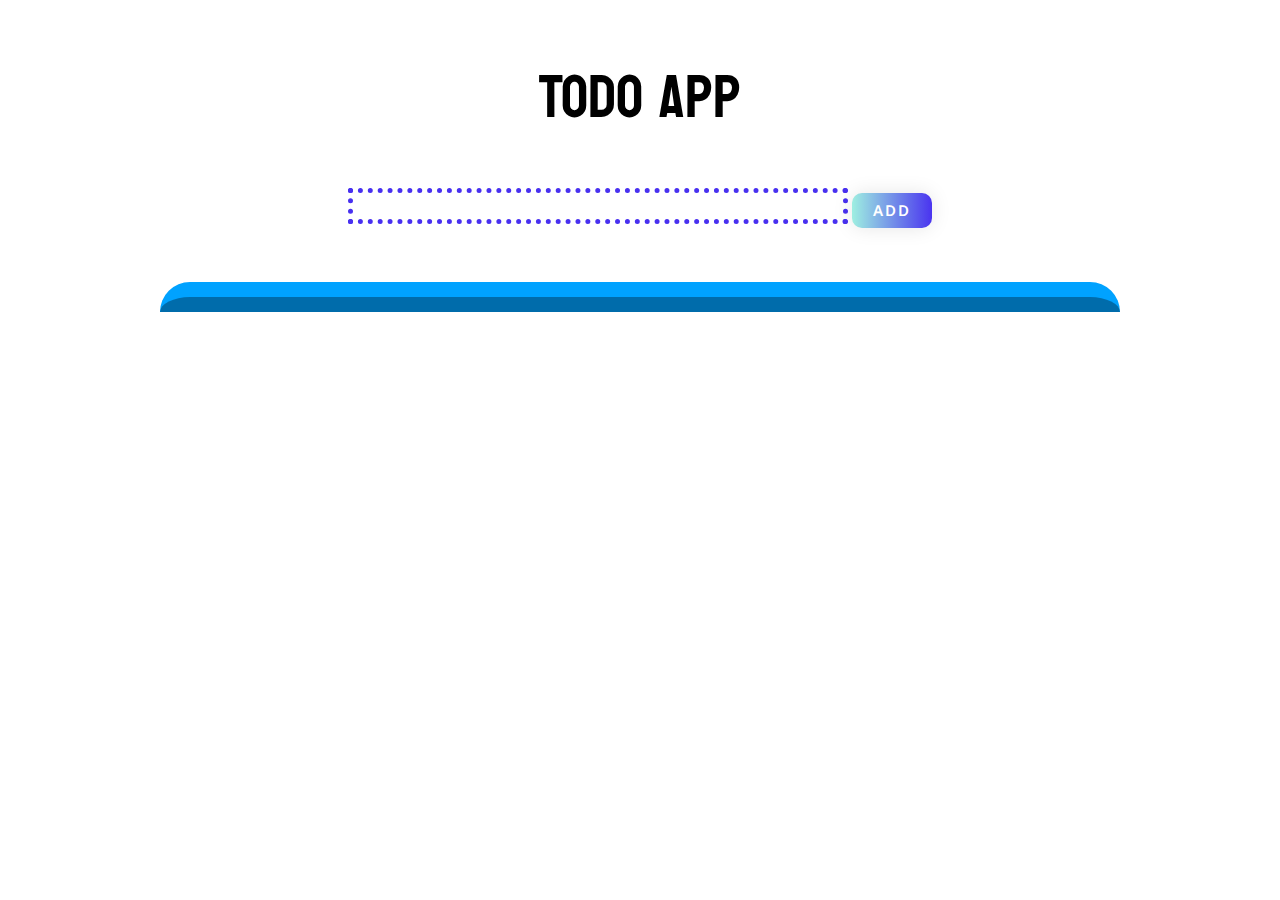
==== index.html @ b67af61f "ToDo app site" ====
<!DOCTYPE html>
<html lang="en">
<head>
    <meta charset="UTF-8">
    <title>Whats u plan?</title>
    <link rel="stylesheet" href="style.css">
    <link rel="preconnect" href="https://fonts.googleapis.com">
    <link rel="preconnect" href="https://fonts.gstatic.com" crossorigin>
    <link href="https://fonts.googleapis.com/css2?family=Koulen&family=Noto+Sans:wght@300&display=swap" rel="stylesheet">
</head>

<body>

<header>
<div class="container">
    <div class="todologo">
        <div class="logofont">
            ToDo app    
        </div>
    </div>
</div>
</header>

<main>
    
</main>

<div class="container">
    <div class="zametka">
        <div class="create_todo">
            <input type="text" class="message">  
            <button class="add gradient-button">Add</button>
        </div>

        <div class="input_todo">
            <ul class="todo">

            </ul>
        </div>
    </div>
</div>









<script src="todo.js"></script>
</body>
</html>
---- style.css ----
*,
*:before,
*:after {
    box-sizing: border-box;
    background-image: url(https://html5book.ru/wp-content/uploads/2015/06/background28.jpg);
}

.container {
    width: 100%;
    margin: 0 auto;
    background-image: url(https://html5book.ru/wp-content/uploads/2015/06/background28.jpg);
}

body {
    background-color: rgb(255, 255, 255);
    background-size: 100%;
}

.logo {
    position: absolute;
    padding-top: 2%;
    padding-left: 2%;
    margin: 1px;
    font-family: 'Noto Sans', sans-serif;
    font-size: 26px;
    font-weight: 600;
}

.todologo{
    display: flex;
    flex-direction: column;
    justify-content: center;
    text-align: center;

    height: 20vh;
}

.logofont {
    font-family: 'Koulen', cursive;
    font-size: 60px;
}


.todo {
    list-style-type: none
    
}

.container {
    width: 100%;
    max-width: auto;
    margin: 0 auto;
}

.zametka {
    width: 100%;
    max-width: 960px;
    margin: 0 auto;
}

.create_todo {
    text-align: center;
    padding-bottom: 5vh;
}

input[type="text"] {
    font-size: inherit; /* 1 */
    line-height: inherit; /* 1 */
    margin: 0; /* 2 */
  }

.message {
    font-family: 'Noto Sans', sans-serif;
    font-weight: 600;
    border: 5px dotted #1C6EA4;
    border-color: #4830F0 ;
    padding: 0;
    
    height: 36px;
    width: 500px;
}

button:active {
    background-color: white;
    transform: translate(0em, 0.2em);
  }


button:active::before {
    background-color: white;
    transform: translate3d(0, 2, -0.2em);
}

input[type~="text"], input[type~="password"], input[type~="select"], textarea
{font-size: 25px;}

.gradient-button {
    text-decoration: none;
    display: inline-block;
    color: white;
    padding: 20px 30px;
    margin: 10px 20px;
    border-radius: 10px;
    font-family: 'Montserrat', sans-serif;
    text-transform: uppercase;
    letter-spacing: 2px;
    background-image: linear-gradient(to right, #9EEFE1 0%, #4830F0 51%, #9EEFE1 100%);
    background-size: 200% auto;
    box-shadow: 0 0 20px rgba(0, 0, 0, .1);
    transition: .5s;
  }
.gradient-button:hover {
    background-position: right center;
  }

.add {
    font-family: 'Noto Sans', sans-serif;
    font-weight: 600;
    font-size: 15px;
    border: 0;
    height: 35px;
    width: 80px;
    border-left: 0;
    margin: 0;
    padding: 0;
    
}


div.galka {
    
    float: left; /*Задаем обтекание*/
    line-height: 60px;/*Высота строки +  верт. центрирования текста*/
    font-size: 40px;
    color: rgb(0, 0, 0);
    width: 20px ;
    padding-right: 70px ;
   }

div.texting {
    font-size: 40px;

}


ul {
    font-family: 'Noto Sans', sans-serif;
    font-size: 20px;
    font-weight: 600;
}


li {
    font-family: 'Noto Sans', sans-serif;
    font-size: 20px;
    font-weight: 600;
}



.input_todo {
    margin-top: 1%;
    border-top: 30px ridge #00a2ff;
    border-radius: 40px 40px 0px 0px;
    
}

label.but{
    width: 50px;
    height: 50px;
    cursor: pointer;
}

input.but {
    position: absolute;
    transform: scale(0);
}

input.better {
    position: absolute;
    transform: scale(0);
    
}
input.better:checked ~ .checkbox{
    transform: rotate(45deg);
    width: 20px;
    margin-left: 16px;
    margin-right: 16px;
    border-color: #24c78e;
    border-top-color: transparent;
    border-left-color: transparent;
    border-radius: 0;
}

.checkbox {
    display: block;
    width: inherit;
    height: inherit;
    border: 3px solid #434343;
    border-radius: 6px;
    transition: all 0.375s;
}
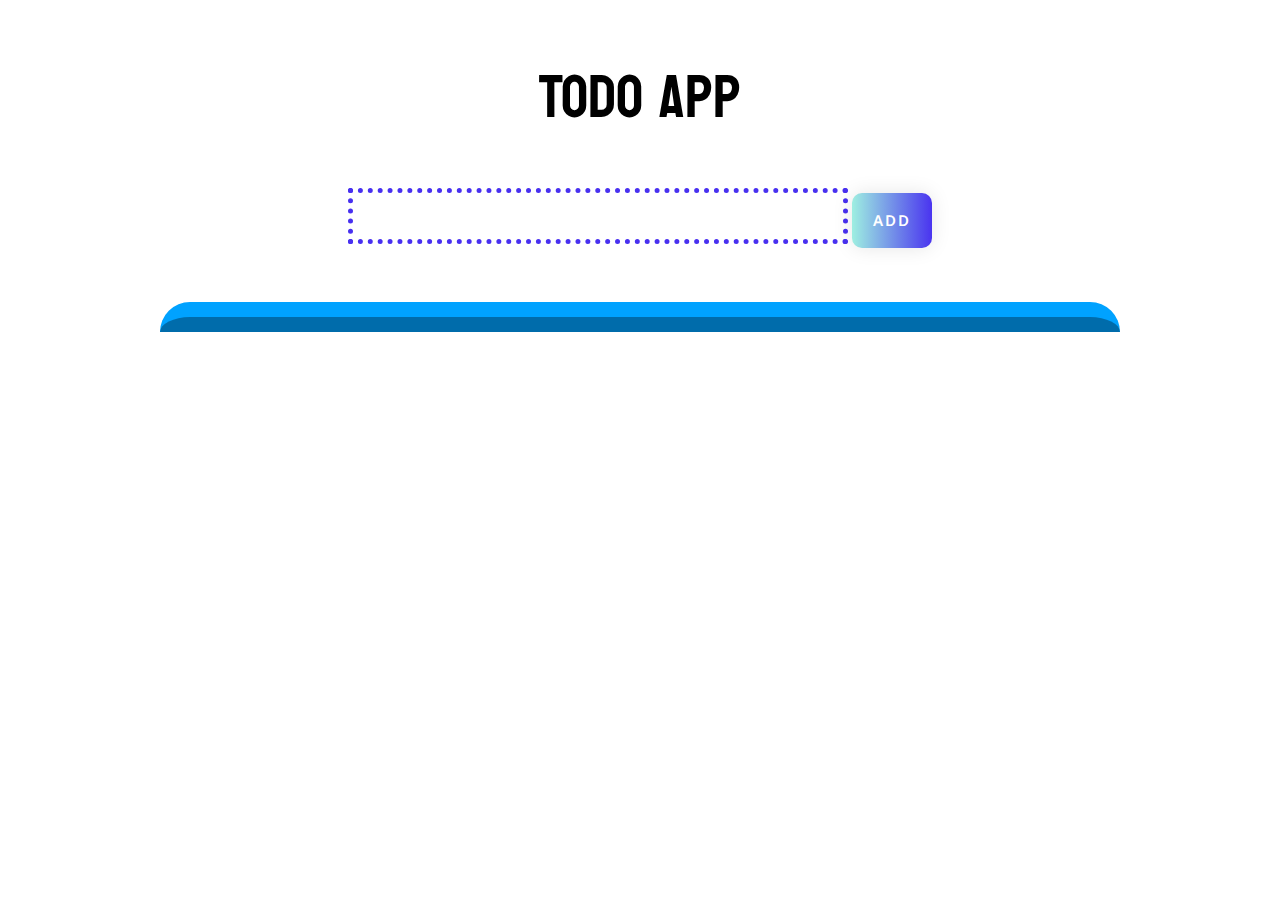
==== commit 14e8fcfd: "Update index.html" ====
--- a/style.css
+++ b/style.css
@@ -76,7 +76,7 @@
     border-color: #4830F0 ;
     padding: 0;
     
-    height: 36px;
+    height: 56px;
     width: 500px;
 }
 
@@ -118,7 +118,7 @@
     font-weight: 600;
     font-size: 15px;
     border: 0;
-    height: 35px;
+    height: 55px;
     width: 80px;
     border-left: 0;
     margin: 0;
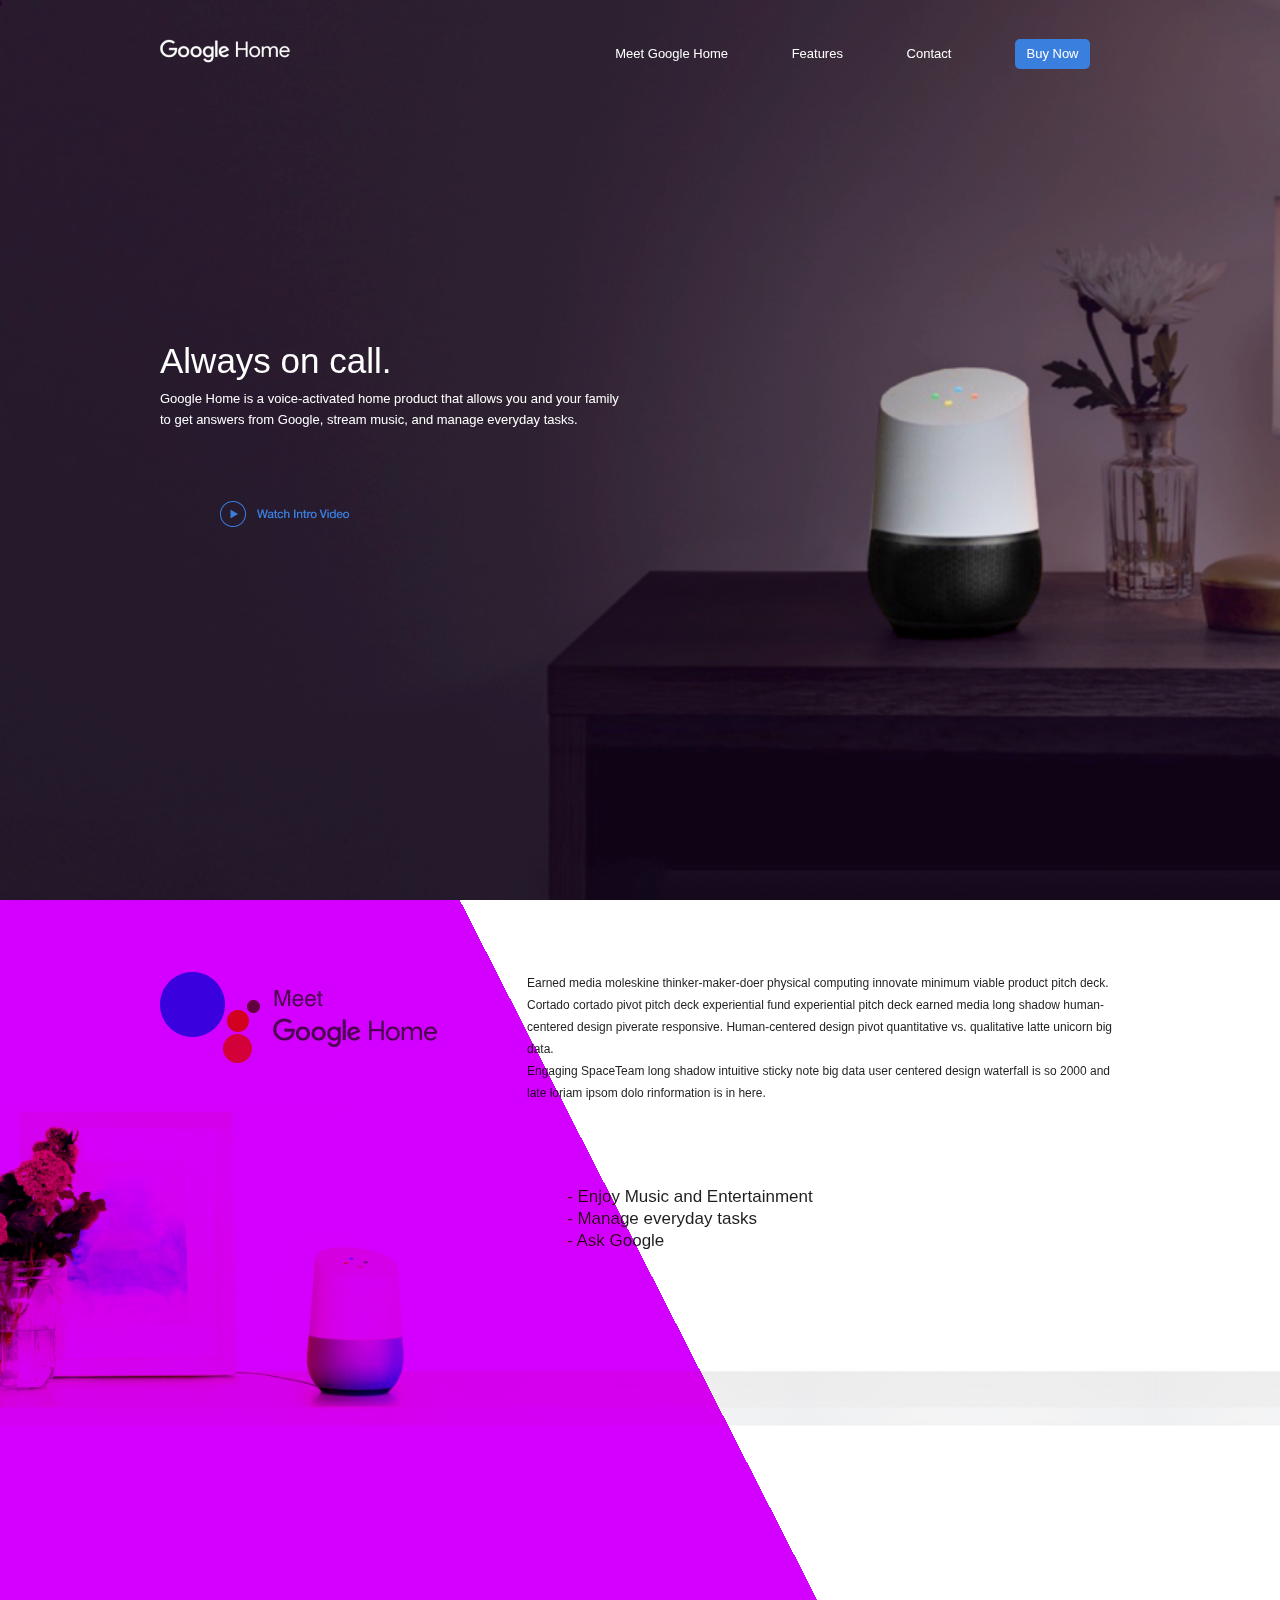
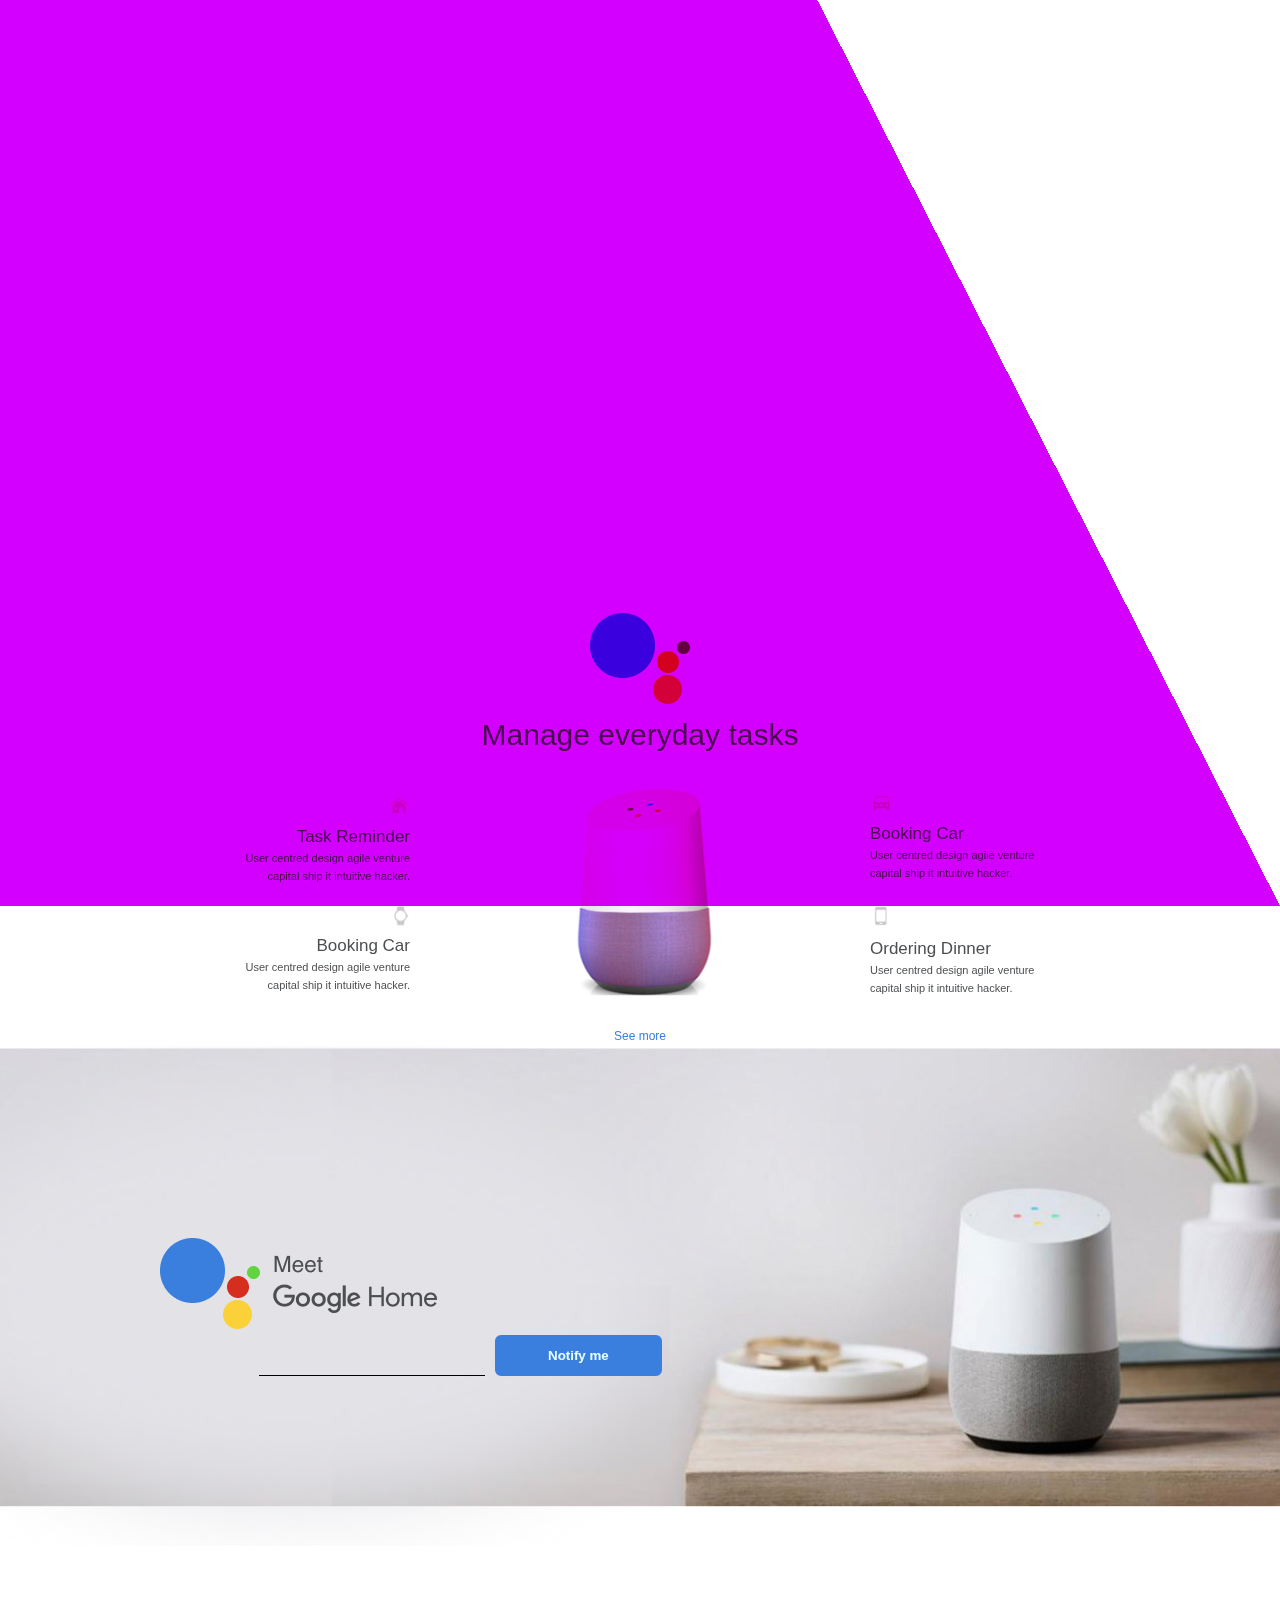
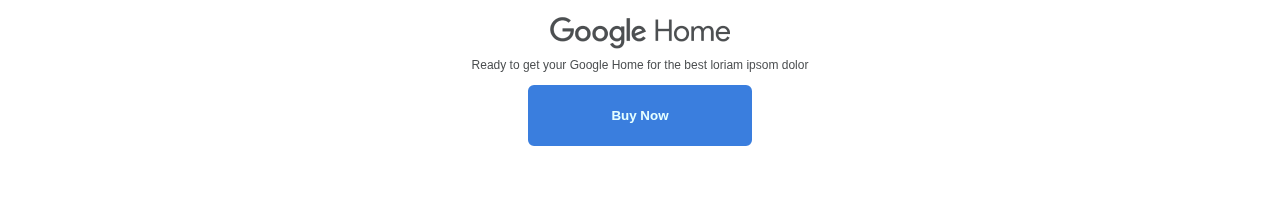
==== commit 6b05eb01: "test2" ====
--- a/index.html
+++ b/index.html
@@ -2,40 +2,154 @@
 <html lang="en">
 <head>
     <meta charset="UTF-8">
-    <title>Whats u plan?</title>
     <link rel="stylesheet" href="style.css">
-    <link rel="preconnect" href="https://fonts.googleapis.com">
-    <link rel="preconnect" href="https://fonts.gstatic.com" crossorigin>
-    <link href="https://fonts.googleapis.com/css2?family=Koulen&family=Noto+Sans:wght@300&display=swap" rel="stylesheet">
+    <title>Google Home</title>
+    <meta name="viewport" content="width=device-width, initial-scale=1">
 </head>
-
 <body>
 
-<header>
-<div class="container">
-    <div class="todologo">
-        <div class="logofont">
-            ToDo app    
+<div class="indicator"></div>
+
+<header class="header">
+    <div class="container">
+        <div class="header__inner">
+            <div class="header__logo"><img src="image/GoogleLogo.png"></div>
+            <nav class="nav">
+                    <a href="#" class="nav__link nav__hover">Meet Google Home</a>
+                    <a href="#" class="nav__link nav__hover">Features</a>
+                    <a href="#" class="nav__link nav__hover">Contact</a>
+                    <a href="#" class="nav__link" id="nav__buy">Buy Now</a>
+            </nav>
+        </div>
+    </div>
+</header>
+
+
+
+<div class="intro">
+    <div class="container">
+        <div class="container__intro">
+            <h1 class="intro__title">Always on call.</h1>
+            <div class="intro__sub">Google Home is a voice-activated home product that allows you
+                and your family to get answers from Google, stream music, 
+                and manage everyday tasks.
+            </div>
+            <div class="intro__video">
+                <button class="button"><img src="image/video.png"></button>
+            </div>
+                
+        </div>
+
+    </div>
+</div>
+
+
+
+
+
+<div class="block__text">
+    <div class="container">
+        <div class="stat">
+            <div class="stat__item with__border">
+                <div class="stat__logo">
+                    <img src="image/logoBubble.png" class="image__border"> 
+                </div>
+            </div>
+            <div class="stat__item">
+                <div class="stat__text">
+                    Earned media moleskine thinker-maker-doer physical computing innovate minimum viable product pitch deck. Cortado cortado pivot pitch deck experiential fund experiential pitch deck earned media long shadow human-centered design piverate responsive. Human-centered design pivot quantitative vs. qualitative latte unicorn big data.
+
+                </div>
+                <div class="stat__text">
+                    Engaging SpaceTeam long shadow intuitive sticky note big data user centered design waterfall is so 2000 and late loriam ipsom dolo rinformation is in here.
+                </div>
+
+                <ul class="stat__text second">
+                    <li> - Enjoy Music and Entertainment</li>
+                    <li> - Manage everyday tasks</li> 
+                    <li> - Ask Google</li> 
+                </ul>
+            </div>
+        </div>
+    </div>
+    <div class="img__fonts">
+        <img src="image/withFont.png" alt="photo Home" width="100%">
+    </div>   
+    
+</div>
+
+
+
+<div class="video__block">
+        <iframe width="100%" height="715px" src="https://www.youtube.com/embed/r0iLfAV0pIg" title="YouTube video player" frameborder="0" allow="accelerometer; autoplay; clipboard-write; encrypted-media; gyroscope; picture-in-picture" allowfullscreen></iframe>
+</div>
+
+
+
+<div class="manage__block">
+    <div class="container">
+        <div class="manage__logo">
+            <img src="image/bubble.png">
+            <div class="manage__text">Manage everyday tasks</div>
+        </div>
+        <div class="manage__inner">
+            <div class="left__text">
+                <div class="block1">
+                    <img src="icons/icon home.png">
+                    <h1>Task Reminder</h1>
+                    User centred design agile venture capital ship it intuitive hacker.
+                </div>
+                <div class="block2">
+                    <img src="icons/icon watch.png">
+                    <h1>Booking Car</h1>
+                    User centred design agile venture capital ship it intuitive hacker.
+                </div>
+            </div>
+            <div class="image__center">
+                <img src="image/managePhoto.png">
+            </div>
+            <div class="right__text">
+                <div class="block1">
+                    <img src="icons/icon car.png">
+                    <h1>Booking Car</h1>
+                    User centred design agile venture capital ship it intuitive hacker.
+                </div>
+                <div class="block2">
+                    <img src="icons/icon phone.png">
+                    <h1>Ordering Dinner</h1>
+                    User centred design agile venture capital ship it intuitive hacker.
+                </div>
+            </div>
+        </div>
+        <div class="see">
+            <a class="seemore">See more</a>
         </div>
     </div>
 </div>
-</header>
 
-<main>
-    
-</main>
+<div class="contact__block">
+    <div class="container">
+        <div class="contact">
+            <div class="image__logo">
+                <img src="image/logoBubble.png">
+            </div>
+            <div class="formaContact">
+                <input type="text" id="user"><br>
+                <button class="btn">Notify me</button>
+            </div>
+        </div>
+    </div>
+</div>
 
-<div class="container">
-    <div class="zametka">
-        <div class="create_todo">
-            <input type="text" class="message">  
-            <button class="add gradient-button">Add</button>
-        </div>
 
-        <div class="input_todo">
-            <ul class="todo">
-
-            </ul>
+<div class="buy__block">
+    <div class="container">
+        <div class="buy__info">
+            <img src="image/GoogleBlack.png">
+            <div class="buy__text">
+                Ready to get your Google Home for the best loriam ipsom dolor
+            </div>
+            <button class="btn2">Buy Now</button>
         </div>
     </div>
 </div>
@@ -43,11 +157,5 @@
 
 
 
-
-
-
-
-
-<script src="todo.js"></script>
 </body>
 </html>--- a/style.css
+++ b/style.css
@@ -1,202 +1,375 @@
+
 *,
 *:before,
-*:after {
+*:after {  
     box-sizing: border-box;
-    background-image: url(https://html5book.ru/wp-content/uploads/2015/06/background28.jpg);
-}
+}
+
+body {
+    margin: 0;
+    font-family: Arial, Helvetica, sans-serif;
+
+    line-height: 1.6;
+    font-size: 12px;
+    color:#ffffff;
+}
+
+h1,h2,h3,h4,h5,h6 {
+    margin:0;
+    font-weight: 400;
+}
+
+/* ====================== CONTAINER ================================== */
 
 .container {
     width: 100%;
+    max-width: 960px;
     margin: 0 auto;
-    background-image: url(https://html5book.ru/wp-content/uploads/2015/06/background28.jpg);
-}
-
-body {
-    background-color: rgb(255, 255, 255);
-    background-size: 100%;
-}
-
-.logo {
-    position: absolute;
-    padding-top: 2%;
-    padding-left: 2%;
-    margin: 1px;
-    font-family: 'Noto Sans', sans-serif;
-    font-size: 26px;
-    font-weight: 600;
-}
-
-.todologo{
+}
+
+.container__intro {
+    max-width: 465px;
+}
+
+/* ====================== INTRO ======================================== */
+
+
+.intro {
     display: flex;
     flex-direction: column;
     justify-content: center;
-    text-align: center;
-
-    height: 20vh;
-}
-
-.logofont {
-    font-family: 'Koulen', cursive;
-    font-size: 60px;
-}
-
-
-.todo {
-    list-style-type: none
+    width: 100%;
+    height: 100vh;
     
-}
-
-.container {
-    width: 100%;
+
+    background: url("image/intro1.png") no-repeat center;
+    background-size: cover;
+}
+
+.intro__title {
+    font-size: 35px;
+    text-align: start;
+}
+
+.intro__sub {
+    font-weight: 300;
+    font-size: 13px;
+}
+
+
+/* ======================BUTTON======================================= */
+
+
+.button {
+    padding: 10px;
+    padding-top: 20px;
+    height: 36px;
+    border: none;
+    font: inherit;
+    color: inherit;
+    background-color: transparent;
+    cursor: pointer;
+    margin: 50px;
+}
+
+.seemore {
+    display: block;
+    color: #3A7EDE;
+    text-align: center;
+    border: none;
+    background-color: transparent;
+    cursor: pointer;
+}
+
+
+
+/* ===================== HEADER ==========================================*/
+.header {
+    padding-top: 30px;
+    width: 100%;
+
+    position: absolute;
+    top: 0;
+    left: 0;
+    right: 0;
+    z-index: 1000;
+}
+
+.header__logo {
+    font-size: 30px;
+    font-weight: bold;
+}
+
+.header__inner {
+    display: flex;
+    justify-content: space-between;
+    align-items: center;
+}
+
+
+
+/* ===================== NAV ==========================================*/
+
+.nav {
+    font-size: 13px;
+
+}
+
+#nav__buy {
+    padding-top: 5px;
+    width: 75px;
+    height: 30px;
+    top: 32px;
+    
+    text-align: center;
+    vertical-align: middle;
+
+    background: #3A7EDE;
+    border-radius: 5px; 
+}
+
+.nav__hover {
+    padding-top: 5px;
+}
+
+.nav__link {
+    display: inline-block;
+    vertical-align: top;
+    margin: 0 30px;
+
+    color: rgb(255, 255, 255);
+    text-decoration: none;
+
+    transition: color 0.2s linear;
+}
+
+.nav__link#nav__buy:hover {
+    color: rgb(170, 170, 172);
+}
+
+.nav__link.nav__hover:hover {
+    color: rgb(121, 40, 158);
+}
+
+
+
+/* ====================== BLOCK ======================================== */
+
+.block__text {
+
+}
+
+.stat {
+    display: flex;
+    padding-top: 72px;
+}
+
+.stat__text{
+    color: #1F1F1F;
+    font-weight:300;
+    font-size: 12px;
+    line-height: 22px;
+    text-align: start;
+    vertical-align: top;
+}
+
+.second {
+    position: absolute;
+    padding-top: 65px;
+    font-size: 17px;
+}
+
+li {
+    list-style-type: none;
+}
+
+.stat__item {
+
+    text-align: center;
+}
+
+.stat__logo {
+    padding-right: 90px;
+}
+
+.image__border{
+    border-right: #3A7EDE;
+
+}
+
+.img__fonts{
     max-width: auto;
-    margin: 0 auto;
-}
-
-.zametka {
-    width: 100%;
-    max-width: 960px;
-    margin: 0 auto;
-}
-
-.create_todo {
-    text-align: center;
-    padding-bottom: 5vh;
-}
-
-input[type="text"] {
-    font-size: inherit; /* 1 */
-    line-height: inherit; /* 1 */
-    margin: 0; /* 2 */
-  }
-
-.message {
-    font-family: 'Noto Sans', sans-serif;
-    font-weight: 600;
-    border: 5px dotted #1C6EA4;
-    border-color: #4830F0 ;
-    padding: 0;
-    
-    height: 56px;
-    width: 500px;
-}
-
-button:active {
-    background-color: white;
+    padding-bottom: 0;
+    margin-bottom: 0;
+}
+
+img {
+    padding-bottom: 0;
+    margin-bottom: 0;
+}
+
+.fonts__text {
+    color: #1F1F1F;
+}
+
+
+
+/* ========================VIDEO================================== */
+
+.video__block {
+    width: 100%;
+}
+
+iframe {
+    padding-top: 0;
+    margin-top: 0;
+}
+
+
+/* =======================MANAGE===================================== */
+
+.manage__logo {
+    padding-top: 30px;
+    text-align: center;
+}
+
+.manage__text {
+    font-size: 30px;
+    color: #4C4F51;
+}
+
+
+.manage__inner {
+    display: flex;
+    justify-content: space-between;
+    align-items: center;
+}
+
+.left__text,
+.right__text {
+    color: #4C4F51;
+    max-width: 180px;
+    font-size: 11px;
+}
+
+.right__text{
+    margin-right: 70px;
+    text-align: start;
+}
+
+.left__text{
+    text-align: end;
+    margin-left: 70px;
+}
+
+h1 {
+    font-size: 17px;
+}
+
+.block1 {
+    margin-bottom: 20px;
+}
+
+
+/* ==============CONTACT=========================================== */
+
+.contact__block {
+    width: 100%;
+    height: 500px;
+    background: url(image/contact.png) no-repeat center;
+    background-size: cover;
+}
+
+.contact {
+    display: flex;
+    padding-top: 20%;
+    flex-direction: column;
+}
+
+.formaContact {
+    display: flex;
+    flex-direction: row;
+    padding-left: 10%;
+}
+
+input[type=text] {
+    width: 226px;
+    border: none;
+    border-bottom: 1px solid #000000;
+    background:none;
+    outline:none;
+    padding:0;
+    margin-left: 3px;
+    margin-bottom: 0;
+}
+
+.btn {
+    text-decoration:none; 
+    text-align:center; 
+    padding: 10px 50px;
+    border:solid #3A7EDE; 
+    border-radius: 6px;
+    font-weight:bold; 
+    color:#e5ffff; 
+    background-color:#3A7EDE; 
+    margin-left: 10px;
+}
+
+
+/* ==========================BUY========================== */
+
+.buy__info {
+    padding-top: 70px;
+    color: #4C4F51;
+    text-align: center;
+}
+
+.btn2{
+    text-decoration:none; 
+    text-align:center; 
+    padding: 20px 80px;
+    border:solid #3A7EDE; 
+    border-radius: 6px;
+    font-weight:bold; 
+    color:#e5ffff; 
+    background-color:#3A7EDE; 
+    margin: 10px;
+    margin-bottom: 60px;
+}
+
+
+.btn:active,
+.btn2:active {
+    background-color: #3A7EDE;
     transform: translate(0em, 0.2em);
   }
 
 
-button:active::before {
-    background-color: white;
+.btn:active::before,
+.btn2:active::before {
+    background-color: #3A7EDE;
     transform: translate3d(0, 2, -0.2em);
 }
 
-input[type~="text"], input[type~="password"], input[type~="select"], textarea
-{font-size: 25px;}
-
-.gradient-button {
-    text-decoration: none;
-    display: inline-block;
-    color: white;
-    padding: 20px 30px;
-    margin: 10px 20px;
-    border-radius: 10px;
-    font-family: 'Montserrat', sans-serif;
-    text-transform: uppercase;
-    letter-spacing: 2px;
-    background-image: linear-gradient(to right, #9EEFE1 0%, #4830F0 51%, #9EEFE1 100%);
-    background-size: 200% auto;
-    box-shadow: 0 0 20px rgba(0, 0, 0, .1);
-    transition: .5s;
-  }
-.gradient-button:hover {
-    background-position: right center;
-  }
-
-.add {
-    font-family: 'Noto Sans', sans-serif;
-    font-weight: 600;
-    font-size: 15px;
-    border: 0;
-    height: 55px;
-    width: 80px;
-    border-left: 0;
-    margin: 0;
-    padding: 0;
-    
-}
-
-
-div.galka {
-    
-    float: left; /*Задаем обтекание*/
-    line-height: 60px;/*Высота строки +  верт. центрирования текста*/
-    font-size: 40px;
-    color: rgb(0, 0, 0);
-    width: 20px ;
-    padding-right: 70px ;
-   }
-
-div.texting {
-    font-size: 40px;
-
-}
-
-
-ul {
-    font-family: 'Noto Sans', sans-serif;
-    font-size: 20px;
-    font-weight: 600;
-}
-
-
-li {
-    font-family: 'Noto Sans', sans-serif;
-    font-size: 20px;
-    font-weight: 600;
-}
-
-
-
-.input_todo {
-    margin-top: 1%;
-    border-top: 30px ridge #00a2ff;
-    border-radius: 40px 40px 0px 0px;
-    
-}
-
-label.but{
-    width: 50px;
-    height: 50px;
-    cursor: pointer;
-}
-
-input.but {
+
+/* ============================WRAPPERS======================= */
+
+body {
+    position: relative;
+}
+.indicator {
     position: absolute;
-    transform: scale(0);
-}
-
-input.better {
-    position: absolute;
-    transform: scale(0);
-    
-}
-input.better:checked ~ .checkbox{
-    transform: rotate(45deg);
-    width: 20px;
-    margin-left: 16px;
-    margin-right: 16px;
-    border-color: #24c78e;
-    border-top-color: transparent;
-    border-left-color: transparent;
-    border-radius: 0;
-}
-
-.checkbox {
-    display: block;
-    width: inherit;
-    height: inherit;
-    border: 3px solid #434343;
-    border-radius: 6px;
-    transition: all 0.375s;
-}+    top: 0; right: 0; left: 0; bottom: 0;
+    background: linear-gradient(to right top, rgb(212, 0, 255) 50%, transparent 50%) no-repeat;
+    background-size: 100% calc(100% - 100vh);
+    z-index: 1;
+    pointer-events: none;
+    mix-blend-mode: darken;
+}
+.indicator::after {
+    content: '';
+    position: fixed;
+    top: 5px; bottom: 0; right: 0; left: 0;
+    background: #fff;
+    z-index: 1;
+}
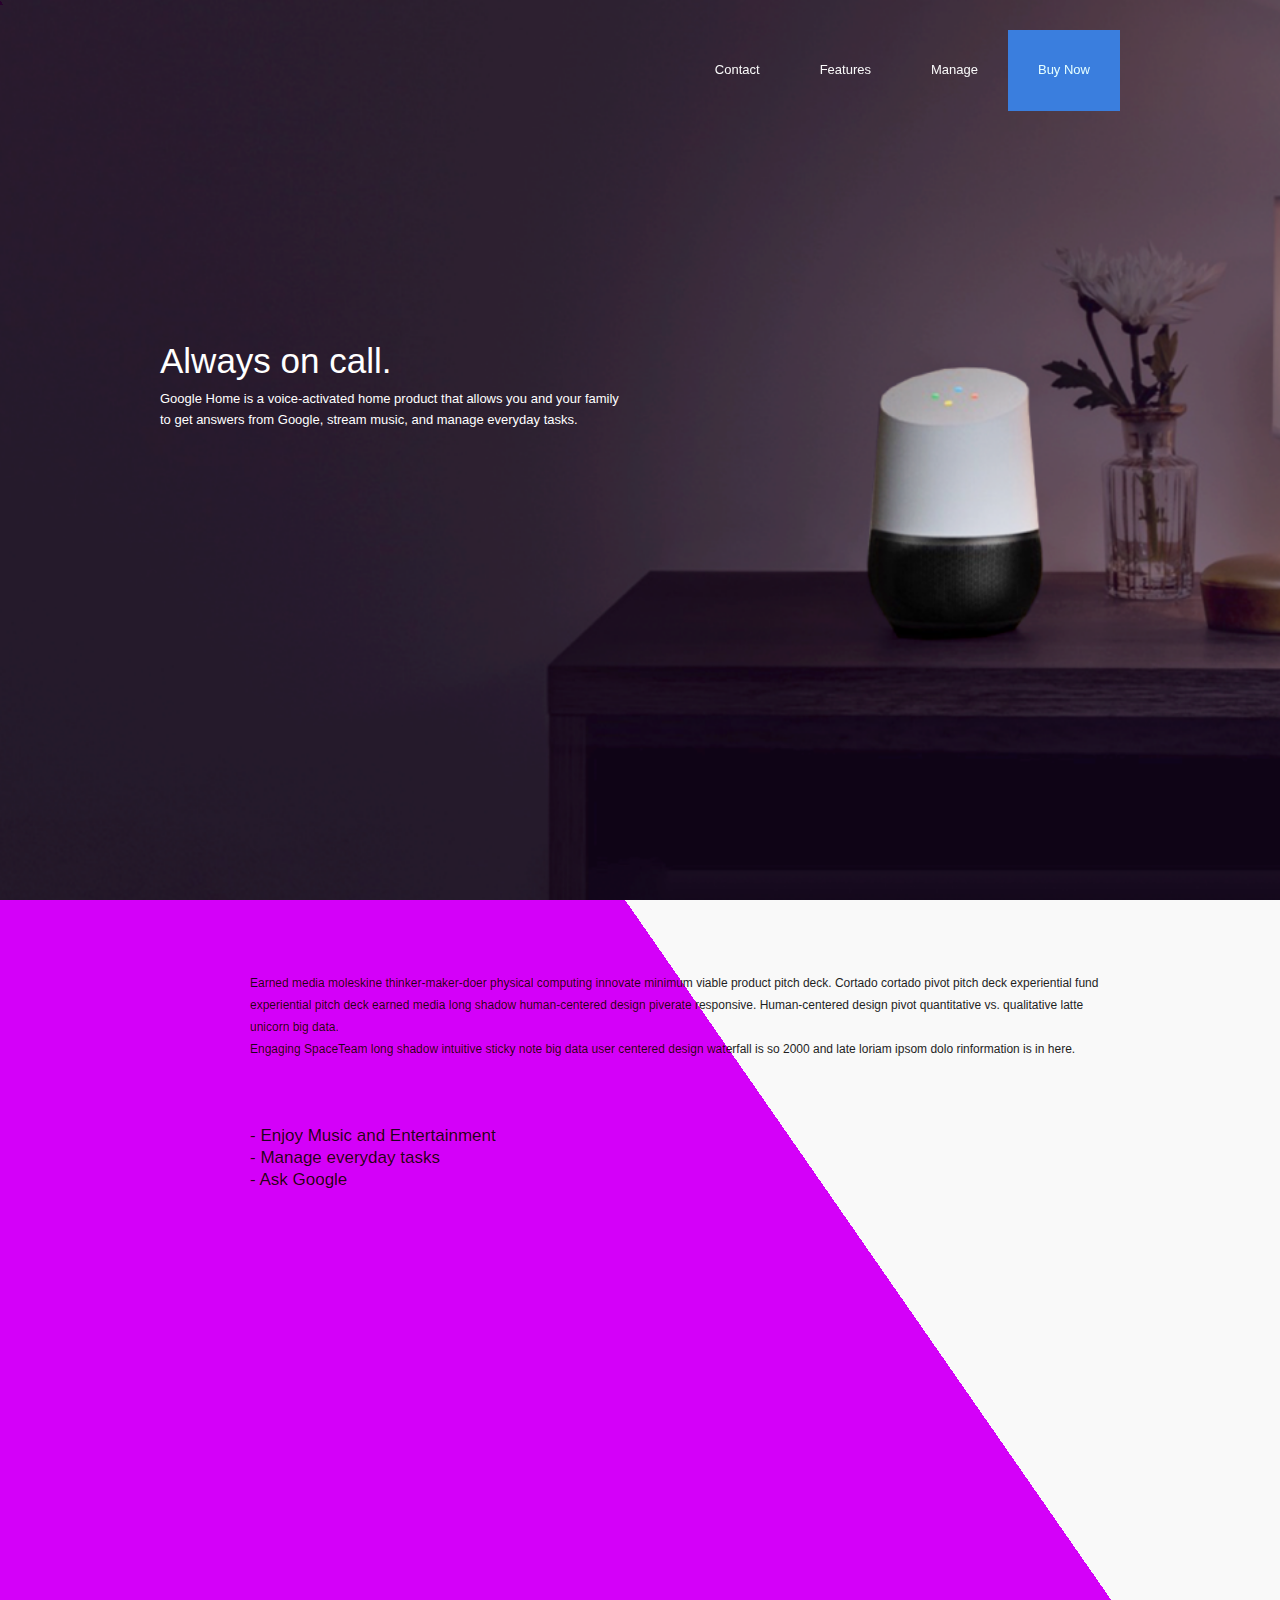
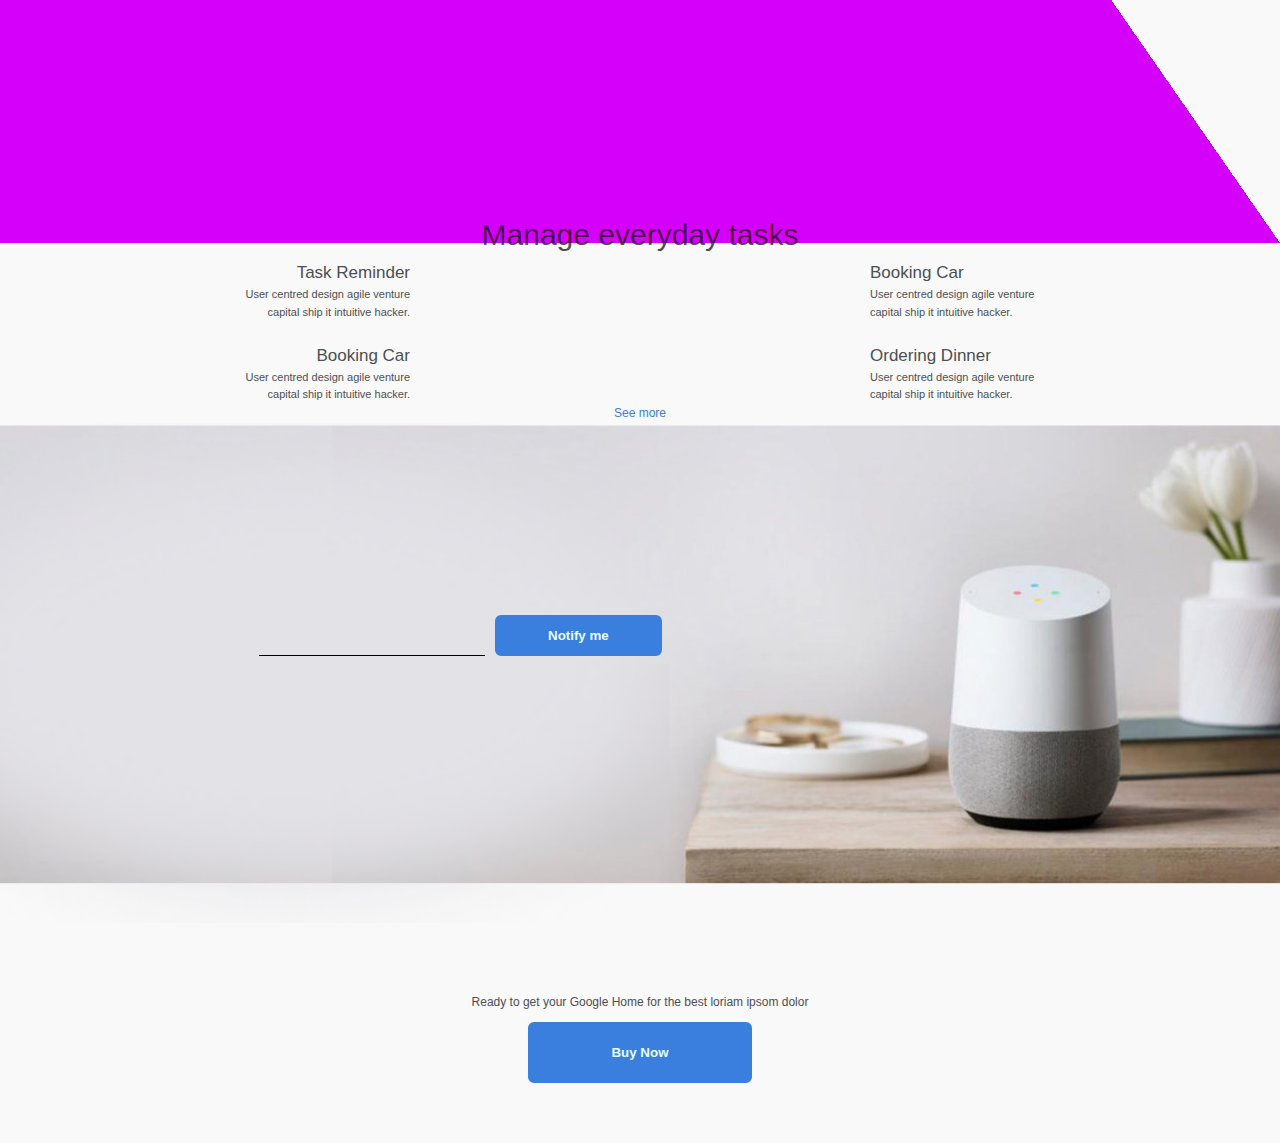
==== commit 828f1560: "add responcive" ====
--- a/index.html
+++ b/index.html
@@ -12,17 +12,25 @@
 
 <header class="header">
     <div class="container">
-        <div class="header__inner">
-            <div class="header__logo"><img src="image/GoogleLogo.png"></div>
-            <nav class="nav">
-                    <a href="#" class="nav__link nav__hover">Meet Google Home</a>
-                    <a href="#" class="nav__link nav__hover">Features</a>
-                    <a href="#" class="nav__link nav__hover">Contact</a>
-                    <a href="#" class="nav__link" id="nav__buy">Buy Now</a>
-            </nav>
-        </div>
+        <!-- Logo -->
+        <a href="#" class="logo"><img src="image/GoogleLogo.png"></a>
+
+        <!-- Hamburger icon -->
+        <input class="side-menu" type="checkbox" id="side-menu"/>
+        <label class="hamb" for="side-menu"><span class="hamb-line"></span></label>
+
+        <!-- Menu -->
+        <nav class="nav">
+            <ul class="menu">
+                <li><a href="#">Contact</a></li>
+                <li><a href="#">Features</a> </li>
+                <li><a href="#">Manage</a></li>
+                <li><a href="#" id="forBuy">Buy Now</a></li>
+            </ul>
+        </nav>
     </div>
 </header>
+
 
 
 
@@ -50,10 +58,8 @@
 <div class="block__text">
     <div class="container">
         <div class="stat">
-            <div class="stat__item with__border">
-                <div class="stat__logo">
-                    <img src="image/logoBubble.png" class="image__border"> 
-                </div>
+            <div class="stat__logo">
+                <img src="image/logoBubble.png" class="image__border"> 
             </div>
             <div class="stat__item">
                 <div class="stat__text">
--- a/style.css
+++ b/style.css
@@ -109,6 +109,144 @@
 
 
 /* ===================== NAV ==========================================*/
+/* Theming */
+@import url("https://fonts.googleapis.com/css2?family=Poppins:wght@400;700&display=swap");
+
+:root{
+    --white: #f9f9f9;
+    --black: #463046;
+    --grey: #85888C;
+}
+
+/* Reset */
+*{
+    margin: 0;
+    padding: 0;
+    box-sizing: border-box;
+}
+
+body{
+    background-color: var(--white);
+    font-family: "Poppins", sans-serif;
+}
+
+a{
+    text-decoration: none;
+}
+
+ul{
+    list-style: none;
+}
+
+/* Header */
+.header{
+    top: 0;
+    width: 100%;
+}
+
+/* Logo */
+.logo{
+    display: inline-block;
+    color: var(--white);
+    font-size: 60px;
+    margin-left: 10px;
+
+}
+
+/* Nav menu */
+.nav{
+    width: 100%;
+    height: 100%;
+    position: fixed;
+    background-color: var(--black);
+    overflow: hidden;
+    
+}
+
+.menu a{
+    display: block;
+    padding: 30px;
+    color: var(--white);
+
+}
+
+.menu a:hover{
+    background-color: #fff;
+}
+
+.nav{
+    max-height: 0;
+    transition: max-height .5s ease-out;
+}
+
+/* Menu Icon */
+
+.hamb{
+    cursor: pointer;
+    float: right;
+    padding: 40px 20px;
+}
+
+
+.hamb-line {
+    background: var(--white);
+    display: block;
+    height: 2px;
+    position: relative;
+    width: 24px;
+    
+}
+
+.hamb-line::before,
+.hamb-line::after{
+    background: var(--white);
+    content: '';
+    display: block;
+    height: 100%;
+    position: absolute;
+    transition: all .2s ease-out;
+    width: 100%;
+}
+
+.hamb-line::before{
+    top: 5px;
+}
+
+.hamb-line::after{
+    top: -5px;
+}
+
+
+.side-menu {
+    display: none;
+}
+
+/* Toggle menu icon */
+
+.side-menu:checked ~ nav{
+    max-height: 100%;
+}
+
+.side-menu:checked ~ .hamb .hamb-line {
+    background: transparent;
+}
+
+.side-menu:checked ~ .hamb .hamb-line::before {
+    transform: rotate(-45deg);
+    top:0;
+
+}
+
+.side-menu:checked ~ .hamb .hamb-line::after {
+    transform: rotate(45deg);
+    top:0;
+}
+
+
+
+
+
+
 
 .nav {
     font-size: 13px;
@@ -155,9 +293,6 @@
 
 /* ====================== BLOCK ======================================== */
 
-.block__text {
-
-}
 
 .stat {
     display: flex;
@@ -373,3 +508,55 @@
     background: #fff;
     z-index: 1;
 }
+
+
+
+#forBuy {
+    text-decoration:none; 
+    text-align:center;  
+    color:#e5ffff; 
+    background-color:#3A7EDE; 
+    border-radius: ;
+}
+
+
+
+/*=========================== Responsiveness =============================== */
+
+@media (min-width: 768px) {
+    .nav{
+        max-height: none;
+        top: 0;
+        position: relative;
+        float: right;
+        width: fit-content;
+        background-color: transparent;
+
+    }
+
+    .menu li{
+        float: left;
+    }
+
+    .menu a:hover{
+        background-color: transparent;
+        color: var(--grey);
+        
+    }
+    
+    .hamb{
+        display: none;
+    }
+
+
+    /* block */
+    img {
+        display: none;
+
+    }
+
+
+
+
+
+}